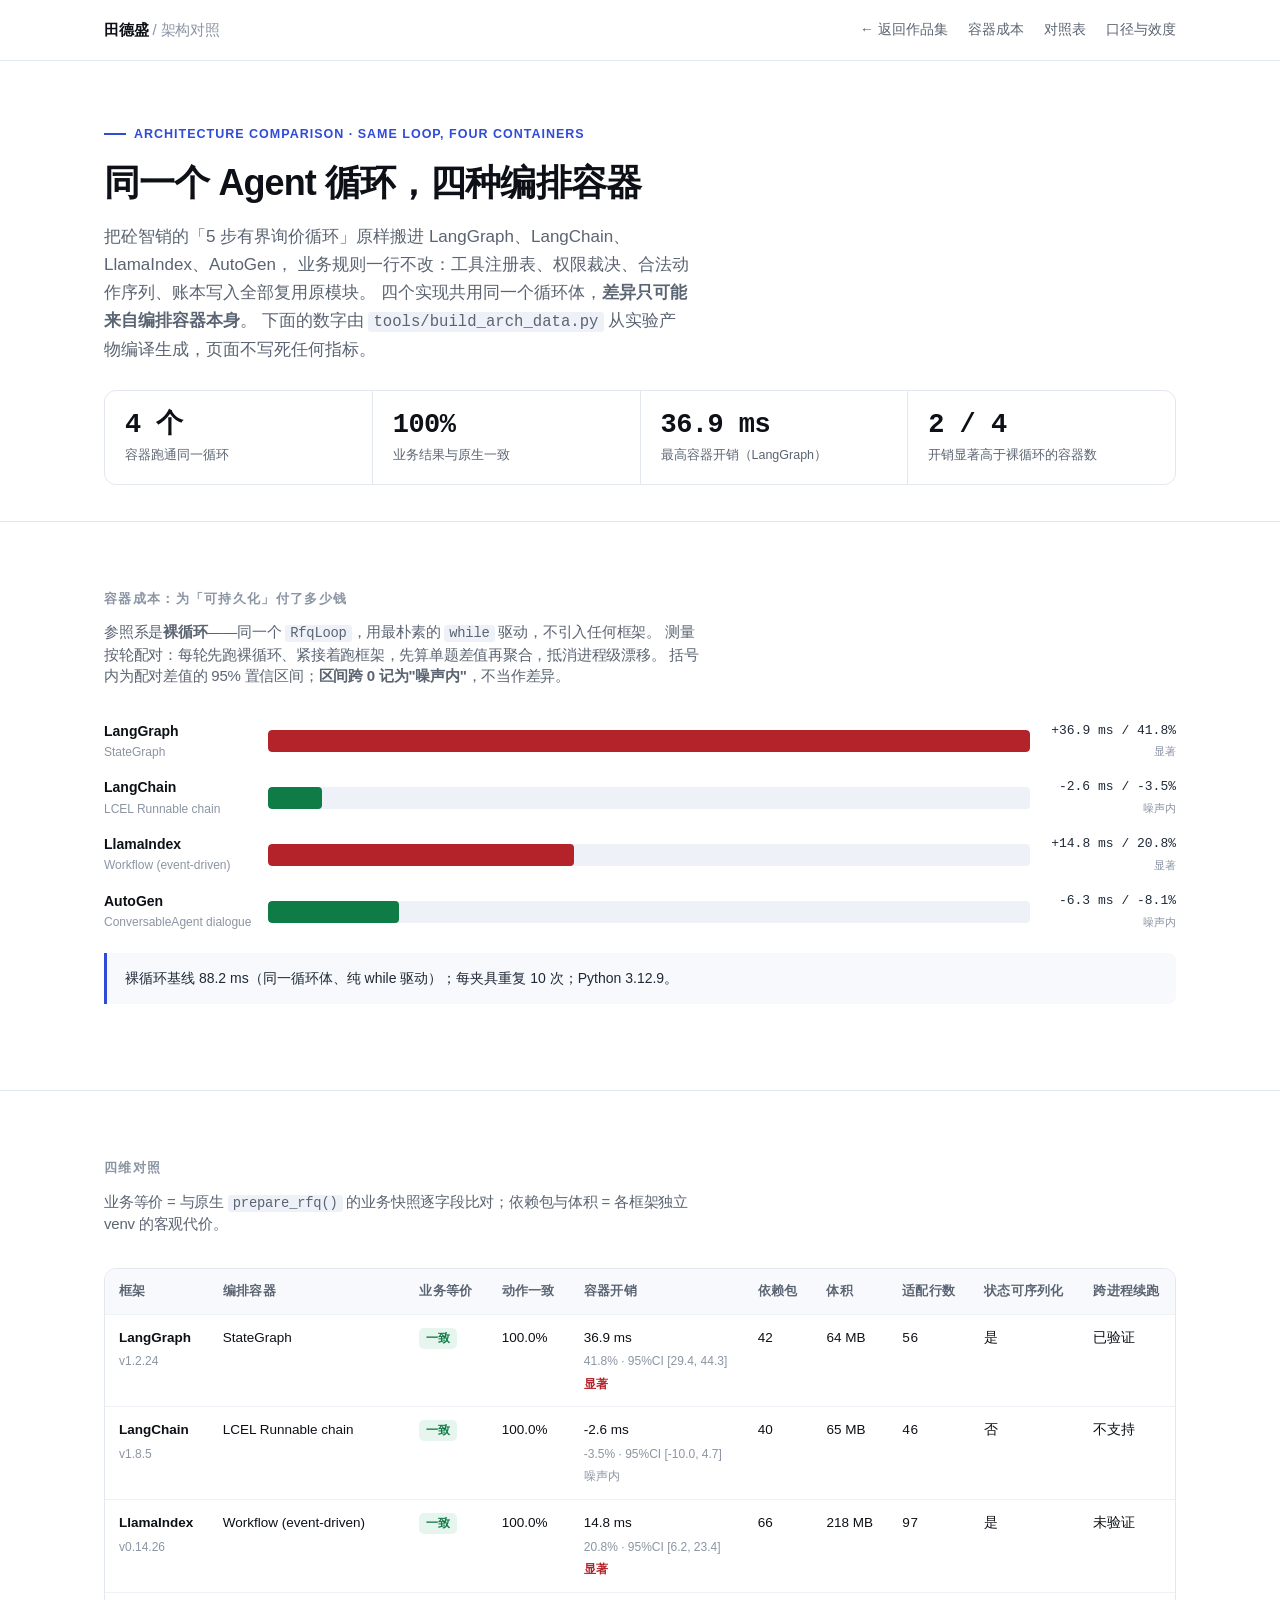
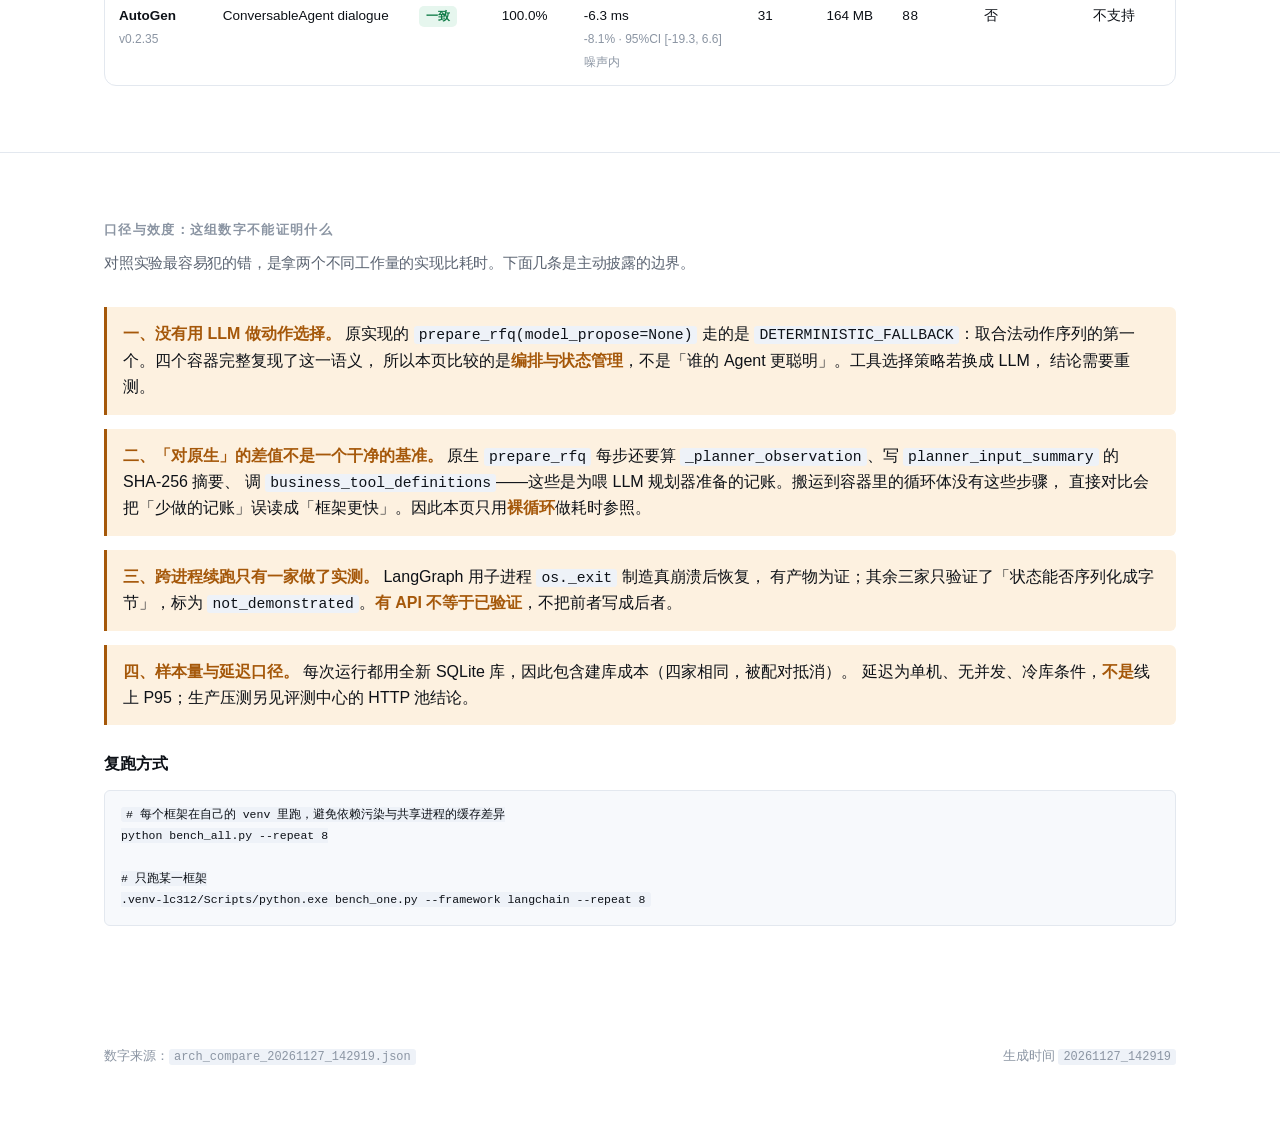
==== arch.html @ 5f9a6159 "chore: 初始化仓库（由本地打包脚本发布）" ====
<!DOCTYPE html>
<html lang="zh-CN">
<head>
<meta charset="UTF-8">
<meta name="viewport" content="width=device-width, initial-scale=1.0">
<title>架构对照 · 同一 Agent 循环的四种容器</title>
<link rel="stylesheet" href="assets/style.css">
<style>
  td small { display:block; color:var(--faint); font-size:12px; margin-top:3px; }
  .wide { min-width: 960px; }
  .bars { margin: 22px 0 0; display:grid; gap:14px; }
  .bar-row { display:grid; grid-template-columns: 150px 1fr 132px; gap:14px; align-items:center; }
  .bar-name { font-size:14px; font-weight:600; }
  .bar-name small { display:block; font-weight:400; color:var(--faint); font-size:12px; }
  .bar-track { position:relative; height:22px; background:var(--panel-2); border-radius:4px; overflow:hidden; }
  .bar-fill { position:absolute; inset:0 auto 0 0; border-radius:4px; }
  .bar-fill.hot { background:var(--stop); }
  .bar-fill.cool { background:var(--ok); }
  .bar-fill.flat { background:var(--faint); }
  .bar-val { font-family:var(--mono); font-size:13px; text-align:right; color:var(--ink-2); }
  .cap { display:flex; gap:8px; flex-wrap:wrap; margin-top:6px; }
  .cap span { font-size:11.5px; padding:2px 7px; border-radius:3px; background:var(--panel-2); color:var(--muted); }
  .cap span.yes { background:var(--ok-soft); color:var(--ok); }
  .cap span.no { background:var(--stop-soft); color:var(--stop); }
  .cap span.mid { background:var(--warn-soft); color:var(--warn); }
  .risk { border-left:3px solid var(--warn); background:var(--warn-soft); padding:14px 16px; border-radius:0 6px 6px 0; margin:14px 0; }
  .risk b { color:var(--warn); }
  code { font-family:var(--mono); font-size:.92em; background:var(--panel-2); padding:1px 5px; border-radius:3px; }
</style>
</head>
<body>

<nav>
  <div class="wrap">
    <div class="brand"><a href="index.html" style="color:inherit">田德盛</a> <span>/ 架构对照</span></div>
    <div class="links">
      <a href="index.html">← 返回作品集</a>
      <a href="#cost">容器成本</a>
      <a href="#table">对照表</a>
      <a href="#method">口径与效度</a>
    </div>
  </div>
</nav>

<header class="hero" style="padding:56px 0 36px">
  <div class="wrap">
    <div class="eyebrow">Architecture Comparison · Same Loop, Four Containers</div>
    <h1 style="font-size:clamp(26px,3.4vw,36px);max-width:30ch">同一个 Agent 循环，四种编排容器</h1>
    <p class="lede">
      把砼智销的「5 步有界询价循环」原样搬进 LangGraph、LangChain、LlamaIndex、AutoGen，
      业务规则一行不改：工具注册表、权限裁决、合法动作序列、账本写入全部复用原模块。
      四个实现共用同一个循环体，<b>差异只可能来自编排容器本身</b>。
      下面的数字由 <code>tools/build_arch_data.py</code> 从实验产物编译生成，页面不写死任何指标。
    </p>
    <div class="kpis" id="kpis"></div>
  </div>
</header>

<section id="cost">
  <div class="wrap">
    <div class="sec-head">
      <h2>容器成本：为「可持久化」付了多少钱</h2>
      <p class="sub">参照系是<b>裸循环</b>——同一个 <code>RfqLoop</code>，用最朴素的 <code>while</code> 驱动，不引入任何框架。
      测量按轮配对：每轮先跑裸循环、紧接着跑框架，先算单题差值再聚合，抵消进程级漂移。
      括号内为配对差值的 95% 置信区间；<b>区间跨 0 记为"噪声内"</b>，不当作差异。</p>
    </div>
    <div class="bars" id="bars"></div>
    <p class="note" id="costNote"></p>
  </div>
</section>

<section id="table">
  <div class="wrap">
    <div class="sec-head">
      <h2>四维对照</h2>
      <p class="sub">业务等价 = 与原生 <code>prepare_rfq()</code> 的业务快照逐字段比对；依赖包与体积 = 各框架独立 venv 的客观代价。</p>
    </div>
    <div class="tablewrap">
      <table class="wide">
        <thead>
          <tr>
            <th>框架</th><th>编排容器</th><th>业务等价</th><th>动作一致</th>
            <th>容器开销</th><th>依赖包</th><th>体积</th><th>适配行数</th>
            <th>状态可序列化</th><th>跨进程续跑</th>
          </tr>
        </thead>
        <tbody id="tbody"></tbody>
      </table>
    </div>
  </div>
</section>

<section id="method">
  <div class="wrap">
    <div class="sec-head">
      <h2>口径与效度：这组数字不能证明什么</h2>
      <p class="sub">对照实验最容易犯的错，是拿两个不同工作量的实现比耗时。下面几条是主动披露的边界。</p>
    </div>

    <div class="risk">
      <b>一、没有用 LLM 做动作选择。</b> 原实现的 <code>prepare_rfq(model_propose=None)</code> 走的是
      <code>DETERMINISTIC_FALLBACK</code>：取合法动作序列的第一个。四个容器完整复现了这一语义，
      所以本页比较的是<b>编排与状态管理</b>，不是「谁的 Agent 更聪明」。工具选择策略若换成 LLM，
      结论需要重测。
    </div>
    <div class="risk">
      <b>二、「对原生」的差值不是一个干净的基准。</b> 原生 <code>prepare_rfq</code> 每步还要算
      <code>_planner_observation</code>、写 <code>planner_input_summary</code> 的 SHA-256 摘要、
      调 <code>business_tool_definitions</code>——这些是为喂 LLM 规划器准备的记账。搬运到容器里的循环体没有这些步骤，
      直接对比会把「少做的记账」误读成「框架更快」。因此本页只用<b>裸循环</b>做耗时参照。
    </div>
    <div class="risk">
      <b>三、跨进程续跑只有一家做了实测。</b> LangGraph 用子进程 <code>os._exit</code> 制造真崩溃后恢复，
      有产物为证；其余三家只验证了「状态能否序列化成字节」，标为
      <code>not_demonstrated</code>。<b>有 API 不等于已验证</b>，不把前者写成后者。
    </div>
    <div class="risk">
      <b>四、样本量与延迟口径。</b> 每次运行都用全新 SQLite 库，因此包含建库成本（四家相同，被配对抵消）。
      延迟为单机、无并发、冷库条件，<b>不是</b>线上 P95；生产压测另见评测中心的 HTTP 池结论。
    </div>

    <h3 style="margin:26px 0 10px;font-size:16px">复跑方式</h3>
    <pre style="background:var(--panel);border:1px solid var(--line);border-radius:6px;padding:14px 16px;overflow:auto;font-family:var(--mono);font-size:12.5px;line-height:1.7"><code># 每个框架在自己的 venv 里跑，避免依赖污染与共享进程的缓存差异
python bench_all.py --repeat 8

# 只跑某一框架
.venv-lc312/Scripts/python.exe bench_one.py --framework langchain --repeat 8</code></pre>
  </div>
</section>

<footer>
  <div class="wrap">
    <span>数字来源：<code id="srcName">—</code></span>
    <span>生成时间 <code id="genTime">—</code></span>
  </div>
</footer>

<script src="data/arch.js"></script>
<script>
(function () {
  var D = window.ARCH || { ok: false };
  var fmt = function (v, d) {
    if (v === null || v === undefined) return '未测';
    return Number(v).toFixed(d === undefined ? 2 : d);
  };

  if (!D.ok) {
    document.getElementById('kpis').innerHTML =
      '<div class="kpi"><div class="v">未运行</div><div class="k">尚未生成架构对照数据</div></div>';
    return;
  }

  var items = (D.items || []).filter(function (x) { return x.available; });
  var srcEl = document.getElementById('srcName');
  if (srcEl) srcEl.textContent = D.source || '—';
  var gtEl = document.getElementById('genTime');
  if (gtEl) gtEl.textContent = D.stamp || '—';

  var worst = items.slice().sort(function (a, b) {
    return (b.paired_overhead_ms || 0) - (a.paired_overhead_ms || 0);
  })[0];
  var sig = items.filter(function (x) {
    return x.paired_ci95 && (x.paired_ci95[0] > 0 || x.paired_ci95[1] < 0);
  });
  var allSame = items.length > 0 && items.every(function (x) { return x.business_same; });

  document.getElementById('kpis').innerHTML = [
    [items.length + ' 个', '容器跑通同一循环'],
    [allSame ? '100%' : '有差异', '业务结果与原生一致'],
    [fmt(worst && worst.paired_overhead_ms, 1) + ' ms',
     '最高容器开销（' + (worst ? worst.label : '—') + '）'],
    [sig.length + ' / ' + items.length,
     '开销显著高于裸循环的容器数']
  ].map(function (k) {
    return '<div class="kpi"><div class="v">' + k[0] + '</div><div class="k">' + k[1] + '</div></div>';
  }).join('');

  var maxAbs = Math.max.apply(null, items.map(function (x) {
    return Math.abs(x.paired_overhead_ms || 0);
  }).concat([1]));

  document.getElementById('bars').innerHTML = items.map(function (x) {
    var ms = x.paired_overhead_ms || 0;
    var w = Math.max(1.5, Math.abs(ms) / maxAbs * 100);
    var cls = ms > 10 ? 'hot' : (ms > 1 ? 'flat' : 'cool');
    var pct = (x.container_overhead_pct === null || x.container_overhead_pct === undefined)
      ? '—' : fmt(x.container_overhead_pct, 1) + '%';
    return '<div class="bar-row">' +
      '<div class="bar-name">' + x.label +
      '<small>' + (x.container || '') + '</small></div>' +
      '<div class="bar-track"><div class="bar-fill ' + cls + '" style="width:' + w + '%"></div></div>' +
      '<div class="bar-val">' + (ms >= 0 ? '+' : '') + fmt(ms, 1) + ' ms / ' + pct +
      '<br><span style="font-size:11px;color:var(--faint)">' +
      (x.paired_ci95 && (x.paired_ci95[0] > 0 || x.paired_ci95[1] < 0) ? '显著' : '噪声内') +
      '</span></div>' +
      '</div>';
  }).join('');

  var note = document.getElementById('costNote');
  if (note) {
    note.textContent = '裸循环基线 ' + fmt(D.bare_mean_ms, 1) + ' ms（同一循环体、纯 while 驱动）；'
      + '每夹具重复 ' + (D.repeat || '—') + ' 次；Python ' + (D.python || '—') + '。';
  }

  var capBadge = function (v) {
    if (v === true) return '<span class="yes">是</span>';
    if (v === false) return '<span class="no">否</span>';
    return '<span class="mid">' + (v || '—') + '</span>';
  };

  document.getElementById('tbody').innerHTML = items.map(function (x) {
    var resumeCls = x.resume === 'verified' ? 'yes' : (x.resume === 'unsupported' ? 'no' : 'mid');
    var resumeTxt = x.resume === 'verified' ? '已验证'
      : (x.resume === 'unsupported' ? '不支持' : '未验证');
    var sameBadge = x.business_same
      ? '<span class="pill" style="background:var(--ok-soft);color:var(--ok)">一致</span>'
      : '<span class="pill" style="background:var(--stop-soft);color:var(--stop)">不一致</span>';
    return '<tr>' +
      '<td><b>' + x.label + '</b><small>v' + (x.version || '—') + '</small></td>' +
      '<td>' + (x.container || '—') + '</td>' +
      '<td>' + sameBadge + '</td>' +
      '<td>' + fmt((x.action_match || 0) * 100, 1) + '%</td>' +
      '<td>' + fmt(x.paired_overhead_ms, 1) + ' ms' +
        '<small>' + fmt(x.container_overhead_pct, 1) + '%' +
        (x.paired_ci95 ? ' · 95%CI [' + fmt(x.paired_ci95[0], 1) + ', ' + fmt(x.paired_ci95[1], 1) + ']' : '') +
        '</small>' +
        '<small>' + (x.paired_ci95 && (x.paired_ci95[0] > 0 || x.paired_ci95[1] < 0) ? '<b style="color:var(--stop)">显著</b>' : '噪声内') + '</small></td>' +
      '<td>' + (x.packages === null || x.packages === undefined ? '—' : x.packages) + '</td>' +
      '<td>' + (x.size_mb === null || x.size_mb === undefined ? '—' : x.size_mb + ' MB') + '</td>' +
      '<td><span class="num">' + (x.loc === null || x.loc === undefined ? '—' : x.loc) + '</span></td>' +
      '<td>' + capBadge(x.state_serializable) + '</td>' +
      '<td><span class="' + resumeCls + '">' + resumeTxt + '</span></td>' +
      '</tr>';
  }).join('');
})();
</script>
</body>
</html>
---- assets/style.css ----
/* 作品站样式 —— 单一文件，无外部依赖，确保 GitHub Pages 与本地 file:// 一致 */
:root {
  --ink: #0d1117;
  --ink-2: #1f2937;
  --muted: #5b6472;
  --faint: #8b95a3;
  --line: #e3e8ef;
  --line-2: #eef1f6;
  --bg: #ffffff;
  --panel: #f7f9fc;
  --panel-2: #eef2f8;
  --accent: #2f4bd8;
  --accent-soft: #eaeefe;
  --ok: #0f7b46;
  --ok-soft: #e6f6ee;
  --warn: #a5580a;
  --warn-soft: #fdf1e0;
  --stop: #b4232a;
  --stop-soft: #fdecec;
  --mono: ui-monospace, "SF Mono", "Cascadia Mono", Consolas, "Liberation Mono", monospace;
  --sans: -apple-system, BlinkMacSystemFont, "Segoe UI", "Microsoft YaHei", "PingFang SC", "Hiragino Sans GB", sans-serif;
  --max: 1120px;
}

* { box-sizing: border-box; }
html { scroll-behavior: smooth; }
body {
  margin: 0;
  background: var(--bg);
  color: var(--ink);
  font-family: var(--sans);
  font-size: 16px;
  line-height: 1.65;
  -webkit-font-smoothing: antialiased;
}
a { color: var(--accent); text-decoration: none; }
a:hover { text-decoration: underline; text-underline-offset: 3px; }
code, .num { font-family: var(--mono); font-variant-numeric: tabular-nums; }

.wrap { max-width: var(--max); margin: 0 auto; padding: 0 24px; }

/* ---------- nav ---------- */
nav {
  position: sticky; top: 0; z-index: 50;
  background: rgba(255,255,255,.88);
  backdrop-filter: saturate(180%) blur(12px);
  border-bottom: 1px solid var(--line);
}
nav .wrap { display: flex; align-items: center; gap: 22px; height: 60px; }
nav .brand { font-weight: 700; letter-spacing: -.01em; font-size: 15px; color: var(--ink); }
nav .brand span { color: var(--faint); font-weight: 500; }
nav .links { margin-left: auto; display: flex; gap: 20px; font-size: 14px; }
nav .links a { color: var(--muted); }
nav .links a:hover { color: var(--ink); text-decoration: none; }
@media (max-width: 720px) { nav .links { display: none; } }

/* ---------- hero ---------- */
header.hero { padding: 84px 0 56px; border-bottom: 1px solid var(--line); }
.eyebrow {
  display: inline-flex; align-items: center; gap: 8px;
  font-size: 12.5px; letter-spacing: .08em; text-transform: uppercase;
  color: var(--accent); font-weight: 600; margin-bottom: 18px;
}
.eyebrow::before { content: ""; width: 22px; height: 2px; background: var(--accent); }
h1 {
  font-size: clamp(30px, 4.4vw, 46px); line-height: 1.18;
  letter-spacing: -.025em; font-weight: 700; margin: 0 0 18px; max-width: 20ch;
}
h1 em { font-style: normal; color: var(--accent); white-space: nowrap; }
.lede { font-size: 17px; color: var(--muted); max-width: 62ch; margin: 0 0 26px; }
.lede strong { color: var(--ink-2); font-weight: 600; }
.hero-meta { display: flex; flex-wrap: wrap; gap: 10px; margin-bottom: 30px; }
.chip {
  display: inline-flex; align-items: center; gap: 7px;
  border: 1px solid var(--line); border-radius: 999px;
  padding: 5px 13px; font-size: 13px; color: var(--ink-2); background: #fff;
}
.chip b { font-family: var(--mono); font-weight: 600; }
.dot { width: 7px; height: 7px; border-radius: 50%; background: var(--ok); display: inline-block; }
.dot.warn { background: var(--warn); }

/* ---------- kpi ---------- */
.kpis {
  display: grid; grid-template-columns: repeat(auto-fit, minmax(150px, 1fr));
  gap: 1px; background: var(--line); border: 1px solid var(--line);
  border-radius: 12px; overflow: hidden; margin-top: 8px;
}
.kpi { background: #fff; padding: 18px 20px; }
.kpi .v { font-family: var(--mono); font-size: 27px; font-weight: 600; letter-spacing: -.02em; line-height: 1.2; }
.kpi .v small { font-size: 13px; color: var(--muted); font-weight: 500; margin-left: 3px; }
.kpi .k { font-size: 12.5px; color: var(--muted); margin-top: 4px; }

/* ---------- sections ---------- */
section { padding: 66px 0; border-bottom: 1px solid var(--line); }
section:last-of-type { border-bottom: 0; }
.sec-head { margin-bottom: 34px; }
.sec-head h2 {
  font-size: 13px; letter-spacing: .1em; text-transform: uppercase;
  color: var(--faint); font-weight: 600; margin: 0 0 10px;
}
.sec-head p { font-size: 24px; line-height: 1.4; letter-spacing: -.015em; margin: 0; max-width: 40ch; font-weight: 600; }
.sec-head .sub { font-size: 15px; color: var(--muted); font-weight: 400; margin-top: 12px; max-width: 72ch; }

/* ---------- product cards ---------- */
.cards { display: grid; grid-template-columns: repeat(auto-fit, minmax(300px, 1fr)); gap: 20px; }
.card {
  border: 1px solid var(--line); border-radius: 14px; padding: 24px;
  background: #fff; display: flex; flex-direction: column;
  transition: border-color .18s ease, transform .18s ease, box-shadow .18s ease;
}
.card:hover { border-color: #c9d2e3; transform: translateY(-2px); box-shadow: 0 10px 30px -18px rgba(16,24,40,.25); }
.card .tagrow { display: flex; align-items: center; gap: 8px; margin-bottom: 12px; }
.tag {
  font-size: 11.5px; letter-spacing: .03em; padding: 2px 8px; border-radius: 5px;
  background: var(--accent-soft); color: var(--accent); font-weight: 600;
}
.tag.gray { background: var(--panel-2); color: var(--muted); }
.card h3 { font-size: 19px; margin: 0 0 8px; letter-spacing: -.015em; }
.card h3 a { color: inherit; }
.card p.desc { font-size: 14.5px; color: var(--muted); margin: 0 0 18px; }
.card .metrics { margin-top: auto; border-top: 1px dashed var(--line); padding-top: 14px; display: grid; gap: 7px; }
.mrow { display: flex; justify-content: space-between; align-items: baseline; gap: 12px; font-size: 13.5px; }
.mrow span { color: var(--muted); }
.mrow .msub { display: block; font-style: normal; font-size: 11.5px; color: var(--faint); margin-top: 1px; }
.mrow b { font-family: var(--mono); font-weight: 600; white-space: nowrap; }
.card .go { margin-top: 16px; font-size: 13.5px; font-weight: 600; }

/* ---------- table ---------- */
.tablewrap { border: 1px solid var(--line); border-radius: 12px; overflow: hidden; overflow-x: auto; }
table { width: 100%; border-collapse: collapse; font-size: 13.5px; min-width: 720px; }
th, td { text-align: left; padding: 12px 14px; border-bottom: 1px solid var(--line-2); vertical-align: top; }
thead th { background: var(--panel); color: var(--muted); font-weight: 600; font-size: 12.5px; letter-spacing: .02em; }
tbody tr:last-child td { border-bottom: 0; }
td.n, th.n { text-align: right; font-family: var(--mono); font-variant-numeric: tabular-nums; }
tbody tr:hover { background: #fcfdff; }
.pill { display: inline-block; font-size: 11.5px; padding: 1px 7px; border-radius: 5px; font-weight: 600; }
.pill.ok { background: var(--ok-soft); color: var(--ok); }
.pill.part { background: var(--warn-soft); color: var(--warn); }
.pill.na { background: var(--panel-2); color: var(--faint); }
.muted { color: var(--faint); font-size: 12.5px; }

/* ---------- boundary / note ---------- */
.note {
  border-left: 3px solid var(--accent); background: var(--panel);
  padding: 14px 18px; border-radius: 0 8px 8px 0; font-size: 14px; color: var(--ink-2);
  margin: 20px 0;
}
.note.warn { border-left-color: var(--warn); background: var(--warn-soft); }
.note b { font-weight: 600; }
.note code { background: #fff; padding: 1px 5px; border-radius: 4px; border: 1px solid var(--line); font-size: 12.5px; }

/* ---------- arch diagram ---------- */
.arch { border: 1px solid var(--line); border-radius: 14px; padding: 22px; background: var(--panel); overflow-x: auto; }
.arch svg { display: block; min-width: 640px; }

/* ---------- two-col ---------- */
.cols { display: grid; grid-template-columns: 1.15fr .85fr; gap: 34px; }
@media (max-width: 880px) { .cols { grid-template-columns: 1fr; } }

ul.tight { margin: 0; padding-left: 18px; color: var(--muted); font-size: 14.5px; }
ul.tight li { margin-bottom: 9px; }
ul.tight b { color: var(--ink-2); font-weight: 600; }

/* ---------- footer ---------- */
footer { padding: 40px 0 60px; color: var(--faint); font-size: 13px; }
footer .wrap { display: flex; flex-wrap: wrap; gap: 16px; justify-content: space-between; }

/* ---------- print ---------- */
@media print {
  nav, footer { display: none; }
  section { padding: 24px 0; page-break-inside: avoid; }
  .card:hover { transform: none; box-shadow: none; }
}
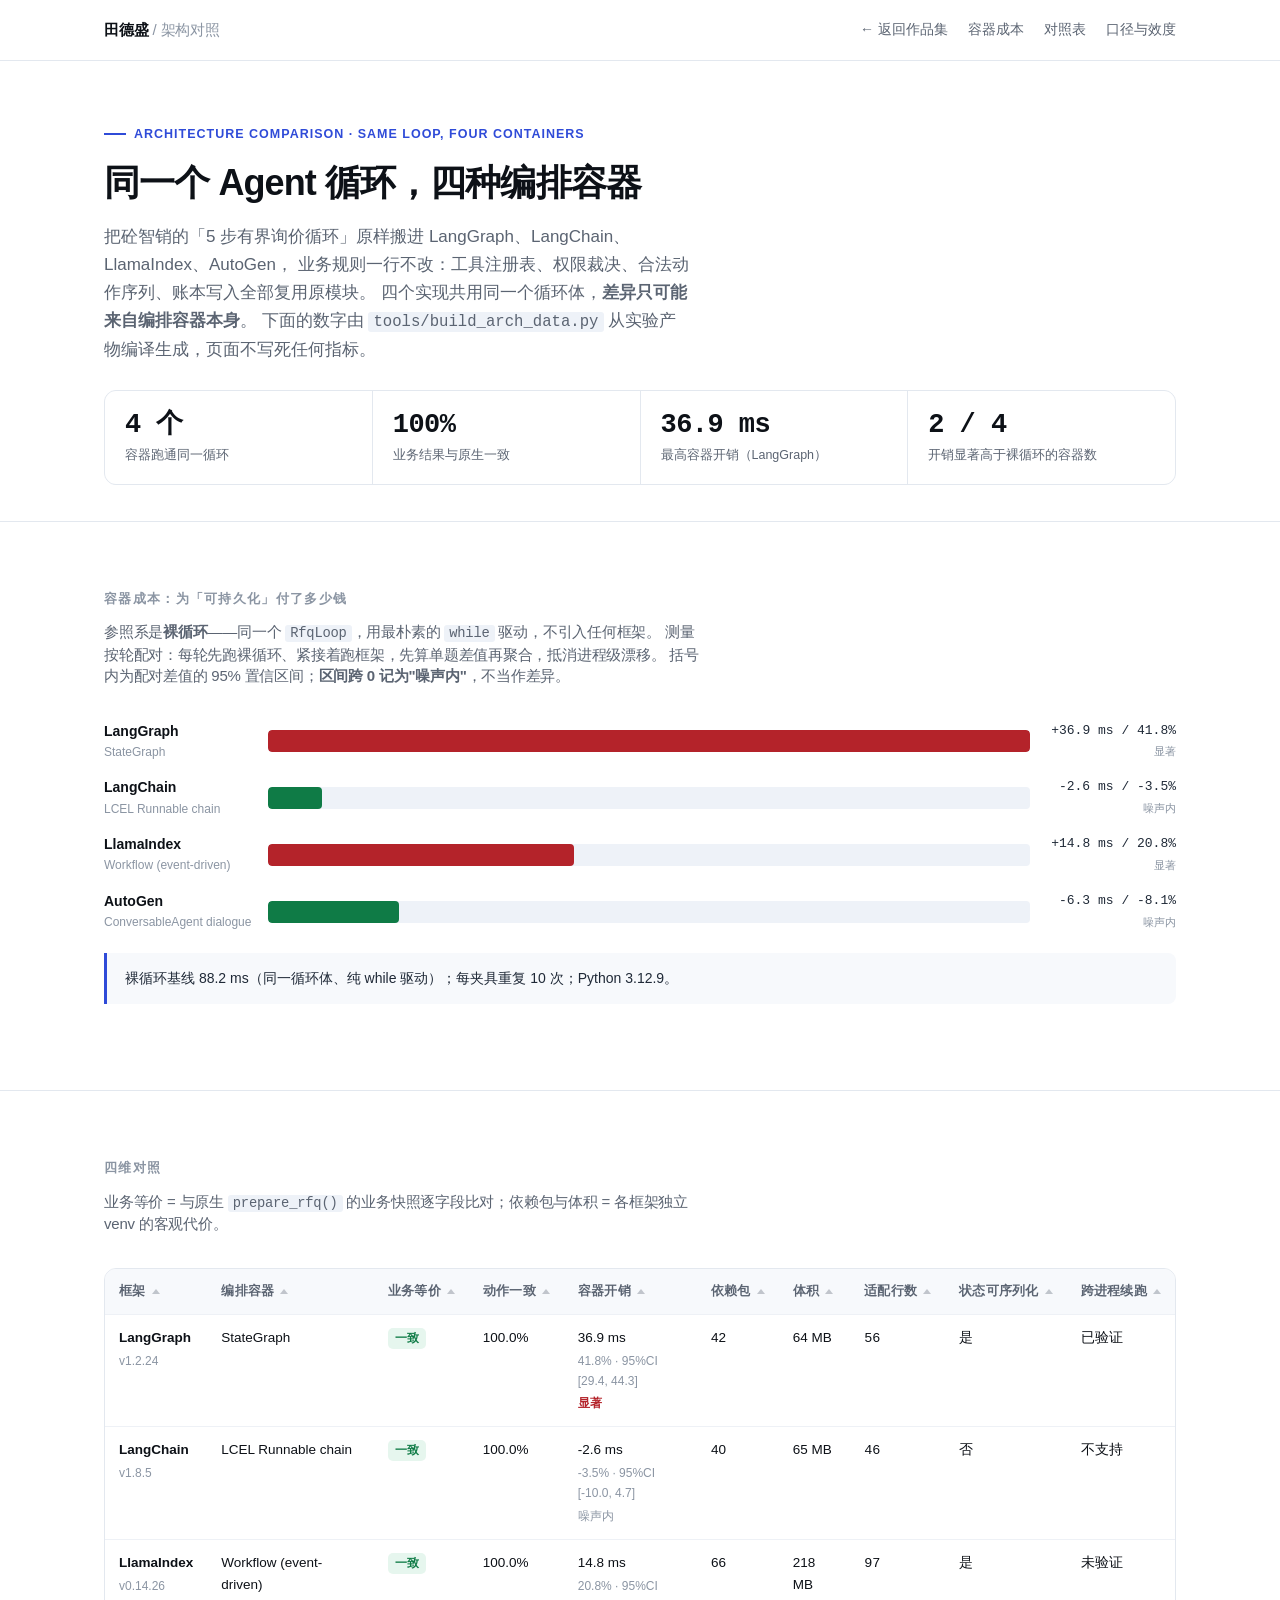
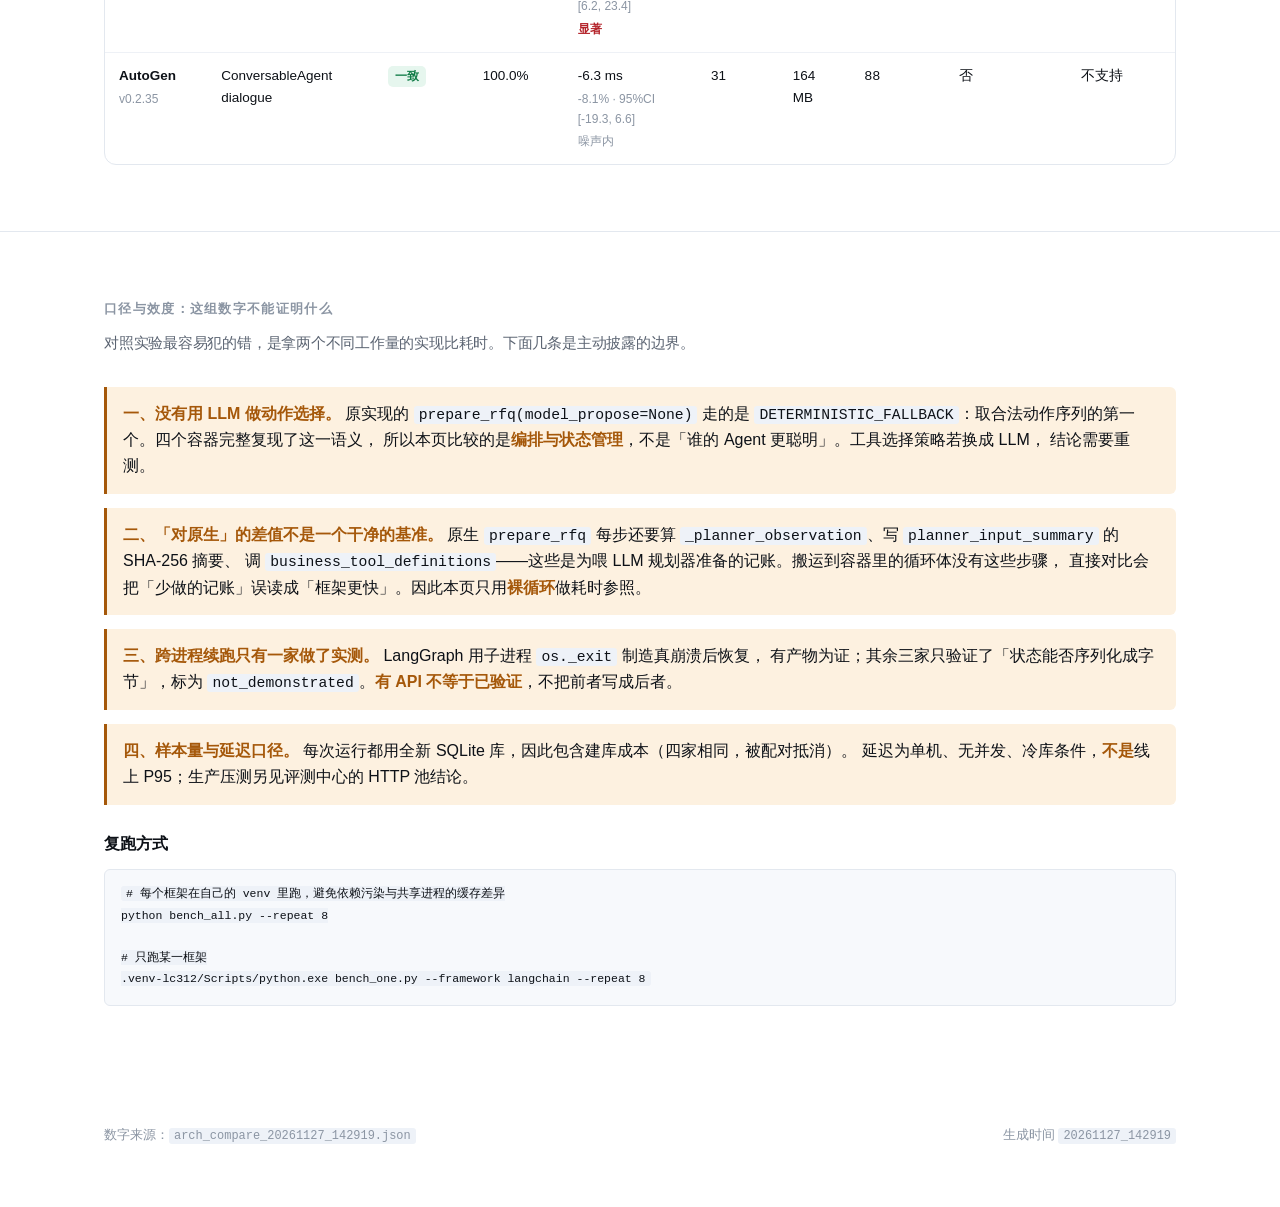
==== commit 84e1d47f: "chore: 初始化仓库（由本地打包脚本发布）" ====
--- a/arch.html
+++ b/arch.html
@@ -1,238 +1,302 @@
-<!DOCTYPE html>
-<html lang="zh-CN">
-<head>
-<meta charset="UTF-8">
-<meta name="viewport" content="width=device-width, initial-scale=1.0">
-<title>架构对照 · 同一 Agent 循环的四种容器</title>
-<link rel="stylesheet" href="assets/style.css">
-<style>
-  td small { display:block; color:var(--faint); font-size:12px; margin-top:3px; }
-  .wide { min-width: 960px; }
-  .bars { margin: 22px 0 0; display:grid; gap:14px; }
-  .bar-row { display:grid; grid-template-columns: 150px 1fr 132px; gap:14px; align-items:center; }
-  .bar-name { font-size:14px; font-weight:600; }
-  .bar-name small { display:block; font-weight:400; color:var(--faint); font-size:12px; }
-  .bar-track { position:relative; height:22px; background:var(--panel-2); border-radius:4px; overflow:hidden; }
-  .bar-fill { position:absolute; inset:0 auto 0 0; border-radius:4px; }
-  .bar-fill.hot { background:var(--stop); }
-  .bar-fill.cool { background:var(--ok); }
-  .bar-fill.flat { background:var(--faint); }
-  .bar-val { font-family:var(--mono); font-size:13px; text-align:right; color:var(--ink-2); }
-  .cap { display:flex; gap:8px; flex-wrap:wrap; margin-top:6px; }
-  .cap span { font-size:11.5px; padding:2px 7px; border-radius:3px; background:var(--panel-2); color:var(--muted); }
-  .cap span.yes { background:var(--ok-soft); color:var(--ok); }
-  .cap span.no { background:var(--stop-soft); color:var(--stop); }
-  .cap span.mid { background:var(--warn-soft); color:var(--warn); }
-  .risk { border-left:3px solid var(--warn); background:var(--warn-soft); padding:14px 16px; border-radius:0 6px 6px 0; margin:14px 0; }
-  .risk b { color:var(--warn); }
-  code { font-family:var(--mono); font-size:.92em; background:var(--panel-2); padding:1px 5px; border-radius:3px; }
-</style>
-</head>
-<body>
-
-<nav>
-  <div class="wrap">
-    <div class="brand"><a href="index.html" style="color:inherit">田德盛</a> <span>/ 架构对照</span></div>
-    <div class="links">
-      <a href="index.html">← 返回作品集</a>
-      <a href="#cost">容器成本</a>
-      <a href="#table">对照表</a>
-      <a href="#method">口径与效度</a>
-    </div>
-  </div>
-</nav>
-
-<header class="hero" style="padding:56px 0 36px">
-  <div class="wrap">
-    <div class="eyebrow">Architecture Comparison · Same Loop, Four Containers</div>
-    <h1 style="font-size:clamp(26px,3.4vw,36px);max-width:30ch">同一个 Agent 循环，四种编排容器</h1>
-    <p class="lede">
-      把砼智销的「5 步有界询价循环」原样搬进 LangGraph、LangChain、LlamaIndex、AutoGen，
-      业务规则一行不改：工具注册表、权限裁决、合法动作序列、账本写入全部复用原模块。
-      四个实现共用同一个循环体，<b>差异只可能来自编排容器本身</b>。
-      下面的数字由 <code>tools/build_arch_data.py</code> 从实验产物编译生成，页面不写死任何指标。
-    </p>
-    <div class="kpis" id="kpis"></div>
-  </div>
-</header>
-
-<section id="cost">
-  <div class="wrap">
-    <div class="sec-head">
-      <h2>容器成本：为「可持久化」付了多少钱</h2>
-      <p class="sub">参照系是<b>裸循环</b>——同一个 <code>RfqLoop</code>，用最朴素的 <code>while</code> 驱动，不引入任何框架。
-      测量按轮配对：每轮先跑裸循环、紧接着跑框架，先算单题差值再聚合，抵消进程级漂移。
-      括号内为配对差值的 95% 置信区间；<b>区间跨 0 记为"噪声内"</b>，不当作差异。</p>
-    </div>
-    <div class="bars" id="bars"></div>
-    <p class="note" id="costNote"></p>
-  </div>
-</section>
-
-<section id="table">
-  <div class="wrap">
-    <div class="sec-head">
-      <h2>四维对照</h2>
-      <p class="sub">业务等价 = 与原生 <code>prepare_rfq()</code> 的业务快照逐字段比对；依赖包与体积 = 各框架独立 venv 的客观代价。</p>
-    </div>
-    <div class="tablewrap">
-      <table class="wide">
-        <thead>
-          <tr>
-            <th>框架</th><th>编排容器</th><th>业务等价</th><th>动作一致</th>
-            <th>容器开销</th><th>依赖包</th><th>体积</th><th>适配行数</th>
-            <th>状态可序列化</th><th>跨进程续跑</th>
-          </tr>
-        </thead>
-        <tbody id="tbody"></tbody>
-      </table>
-    </div>
-  </div>
-</section>
-
-<section id="method">
-  <div class="wrap">
-    <div class="sec-head">
-      <h2>口径与效度：这组数字不能证明什么</h2>
-      <p class="sub">对照实验最容易犯的错，是拿两个不同工作量的实现比耗时。下面几条是主动披露的边界。</p>
-    </div>
-
-    <div class="risk">
-      <b>一、没有用 LLM 做动作选择。</b> 原实现的 <code>prepare_rfq(model_propose=None)</code> 走的是
-      <code>DETERMINISTIC_FALLBACK</code>：取合法动作序列的第一个。四个容器完整复现了这一语义，
-      所以本页比较的是<b>编排与状态管理</b>，不是「谁的 Agent 更聪明」。工具选择策略若换成 LLM，
-      结论需要重测。
-    </div>
-    <div class="risk">
-      <b>二、「对原生」的差值不是一个干净的基准。</b> 原生 <code>prepare_rfq</code> 每步还要算
-      <code>_planner_observation</code>、写 <code>planner_input_summary</code> 的 SHA-256 摘要、
-      调 <code>business_tool_definitions</code>——这些是为喂 LLM 规划器准备的记账。搬运到容器里的循环体没有这些步骤，
-      直接对比会把「少做的记账」误读成「框架更快」。因此本页只用<b>裸循环</b>做耗时参照。
-    </div>
-    <div class="risk">
-      <b>三、跨进程续跑只有一家做了实测。</b> LangGraph 用子进程 <code>os._exit</code> 制造真崩溃后恢复，
-      有产物为证；其余三家只验证了「状态能否序列化成字节」，标为
-      <code>not_demonstrated</code>。<b>有 API 不等于已验证</b>，不把前者写成后者。
-    </div>
-    <div class="risk">
-      <b>四、样本量与延迟口径。</b> 每次运行都用全新 SQLite 库，因此包含建库成本（四家相同，被配对抵消）。
-      延迟为单机、无并发、冷库条件，<b>不是</b>线上 P95；生产压测另见评测中心的 HTTP 池结论。
-    </div>
-
-    <h3 style="margin:26px 0 10px;font-size:16px">复跑方式</h3>
-    <pre style="background:var(--panel);border:1px solid var(--line);border-radius:6px;padding:14px 16px;overflow:auto;font-family:var(--mono);font-size:12.5px;line-height:1.7"><code># 每个框架在自己的 venv 里跑，避免依赖污染与共享进程的缓存差异
-python bench_all.py --repeat 8
-
-# 只跑某一框架
-.venv-lc312/Scripts/python.exe bench_one.py --framework langchain --repeat 8</code></pre>
-  </div>
-</section>
-
-<footer>
-  <div class="wrap">
-    <span>数字来源：<code id="srcName">—</code></span>
-    <span>生成时间 <code id="genTime">—</code></span>
-  </div>
-</footer>
-
-<script src="data/arch.js"></script>
-<script>
-(function () {
-  var D = window.ARCH || { ok: false };
-  var fmt = function (v, d) {
-    if (v === null || v === undefined) return '未测';
-    return Number(v).toFixed(d === undefined ? 2 : d);
-  };
-
-  if (!D.ok) {
-    document.getElementById('kpis').innerHTML =
-      '<div class="kpi"><div class="v">未运行</div><div class="k">尚未生成架构对照数据</div></div>';
-    return;
-  }
-
-  var items = (D.items || []).filter(function (x) { return x.available; });
-  var srcEl = document.getElementById('srcName');
-  if (srcEl) srcEl.textContent = D.source || '—';
-  var gtEl = document.getElementById('genTime');
-  if (gtEl) gtEl.textContent = D.stamp || '—';
-
-  var worst = items.slice().sort(function (a, b) {
-    return (b.paired_overhead_ms || 0) - (a.paired_overhead_ms || 0);
-  })[0];
-  var sig = items.filter(function (x) {
-    return x.paired_ci95 && (x.paired_ci95[0] > 0 || x.paired_ci95[1] < 0);
-  });
-  var allSame = items.length > 0 && items.every(function (x) { return x.business_same; });
-
-  document.getElementById('kpis').innerHTML = [
-    [items.length + ' 个', '容器跑通同一循环'],
-    [allSame ? '100%' : '有差异', '业务结果与原生一致'],
-    [fmt(worst && worst.paired_overhead_ms, 1) + ' ms',
-     '最高容器开销（' + (worst ? worst.label : '—') + '）'],
-    [sig.length + ' / ' + items.length,
-     '开销显著高于裸循环的容器数']
-  ].map(function (k) {
-    return '<div class="kpi"><div class="v">' + k[0] + '</div><div class="k">' + k[1] + '</div></div>';
-  }).join('');
-
-  var maxAbs = Math.max.apply(null, items.map(function (x) {
-    return Math.abs(x.paired_overhead_ms || 0);
-  }).concat([1]));
-
-  document.getElementById('bars').innerHTML = items.map(function (x) {
-    var ms = x.paired_overhead_ms || 0;
-    var w = Math.max(1.5, Math.abs(ms) / maxAbs * 100);
-    var cls = ms > 10 ? 'hot' : (ms > 1 ? 'flat' : 'cool');
-    var pct = (x.container_overhead_pct === null || x.container_overhead_pct === undefined)
-      ? '—' : fmt(x.container_overhead_pct, 1) + '%';
-    return '<div class="bar-row">' +
-      '<div class="bar-name">' + x.label +
-      '<small>' + (x.container || '') + '</small></div>' +
-      '<div class="bar-track"><div class="bar-fill ' + cls + '" style="width:' + w + '%"></div></div>' +
-      '<div class="bar-val">' + (ms >= 0 ? '+' : '') + fmt(ms, 1) + ' ms / ' + pct +
-      '<br><span style="font-size:11px;color:var(--faint)">' +
-      (x.paired_ci95 && (x.paired_ci95[0] > 0 || x.paired_ci95[1] < 0) ? '显著' : '噪声内') +
-      '</span></div>' +
-      '</div>';
-  }).join('');
-
-  var note = document.getElementById('costNote');
-  if (note) {
-    note.textContent = '裸循环基线 ' + fmt(D.bare_mean_ms, 1) + ' ms（同一循环体、纯 while 驱动）；'
-      + '每夹具重复 ' + (D.repeat || '—') + ' 次；Python ' + (D.python || '—') + '。';
-  }
-
-  var capBadge = function (v) {
-    if (v === true) return '<span class="yes">是</span>';
-    if (v === false) return '<span class="no">否</span>';
-    return '<span class="mid">' + (v || '—') + '</span>';
-  };
-
-  document.getElementById('tbody').innerHTML = items.map(function (x) {
-    var resumeCls = x.resume === 'verified' ? 'yes' : (x.resume === 'unsupported' ? 'no' : 'mid');
-    var resumeTxt = x.resume === 'verified' ? '已验证'
-      : (x.resume === 'unsupported' ? '不支持' : '未验证');
-    var sameBadge = x.business_same
-      ? '<span class="pill" style="background:var(--ok-soft);color:var(--ok)">一致</span>'
-      : '<span class="pill" style="background:var(--stop-soft);color:var(--stop)">不一致</span>';
-    return '<tr>' +
-      '<td><b>' + x.label + '</b><small>v' + (x.version || '—') + '</small></td>' +
-      '<td>' + (x.container || '—') + '</td>' +
-      '<td>' + sameBadge + '</td>' +
-      '<td>' + fmt((x.action_match || 0) * 100, 1) + '%</td>' +
-      '<td>' + fmt(x.paired_overhead_ms, 1) + ' ms' +
-        '<small>' + fmt(x.container_overhead_pct, 1) + '%' +
-        (x.paired_ci95 ? ' · 95%CI [' + fmt(x.paired_ci95[0], 1) + ', ' + fmt(x.paired_ci95[1], 1) + ']' : '') +
-        '</small>' +
-        '<small>' + (x.paired_ci95 && (x.paired_ci95[0] > 0 || x.paired_ci95[1] < 0) ? '<b style="color:var(--stop)">显著</b>' : '噪声内') + '</small></td>' +
-      '<td>' + (x.packages === null || x.packages === undefined ? '—' : x.packages) + '</td>' +
-      '<td>' + (x.size_mb === null || x.size_mb === undefined ? '—' : x.size_mb + ' MB') + '</td>' +
-      '<td><span class="num">' + (x.loc === null || x.loc === undefined ? '—' : x.loc) + '</span></td>' +
-      '<td>' + capBadge(x.state_serializable) + '</td>' +
-      '<td><span class="' + resumeCls + '">' + resumeTxt + '</span></td>' +
-      '</tr>';
-  }).join('');
-})();
-</script>
-</body>
-</html>
+<!DOCTYPE html>
+<html lang="zh-CN">
+<head>
+<meta charset="UTF-8">
+<meta name="viewport" content="width=device-width, initial-scale=1.0">
+<title>架构对照 · 同一 Agent 循环的四种容器</title>
+<link rel="stylesheet" href="assets/style.css">
+<style>
+  td small { display:block; color:var(--faint); font-size:12px; margin-top:3px; }
+  .wide { min-width: 960px; }
+  .bars { margin: 22px 0 0; display:grid; gap:14px; }
+  .bar-row { display:grid; grid-template-columns: 150px 1fr 132px; gap:14px; align-items:center; }
+  .bar-name { font-size:14px; font-weight:600; }
+  .bar-name small { display:block; font-weight:400; color:var(--faint); font-size:12px; }
+  .bar-track { position:relative; height:22px; background:var(--panel-2); border-radius:4px; overflow:hidden; }
+  .bar-fill { position:absolute; inset:0 auto 0 0; border-radius:4px; }
+  .bar-fill.hot { background:var(--stop); }
+  .bar-fill.cool { background:var(--ok); }
+  .bar-fill.flat { background:var(--faint); }
+  .bar-val { font-family:var(--mono); font-size:13px; text-align:right; color:var(--ink-2); }
+  .cap { display:flex; gap:8px; flex-wrap:wrap; margin-top:6px; }
+  .cap span { font-size:11.5px; padding:2px 7px; border-radius:3px; background:var(--panel-2); color:var(--muted); }
+  .cap span.yes { background:var(--ok-soft); color:var(--ok); }
+  .cap span.no { background:var(--stop-soft); color:var(--stop); }
+  .cap span.mid { background:var(--warn-soft); color:var(--warn); }
+  .risk { border-left:3px solid var(--warn); background:var(--warn-soft); padding:14px 16px; border-radius:0 6px 6px 0; margin:14px 0; }
+  .risk b { color:var(--warn); }
+  code { font-family:var(--mono); font-size:.92em; background:var(--panel-2); padding:1px 5px; border-radius:3px; }
+
+  /* ===== 交互与可达性增强：与首页同一套规范 ===== */
+  *, *::before, *::after { box-sizing: border-box; }
+  body { overflow-x: clip; }  /* 放在 body 而非 html：根元素 clip 会让 #hash 锚点落到空白区 */
+  [hidden] { display: none !important; }
+  .sr-only { position:absolute; width:1px; height:1px; padding:0; margin:-1px; overflow:hidden; clip:rect(0,0,0,0); white-space:nowrap; border:0; }
+  .skip { position:absolute; left:12px; top:-60px; z-index:100; padding:10px 14px; background:#1f2937; color:#fff; border-radius:8px; text-decoration:none; }
+  .skip:focus { top:12px; }
+  a:focus-visible, button:focus-visible, [tabindex]:focus-visible { outline:3px solid #2f4bd8; outline-offset:3px; border-radius:4px; }
+  a:focus:not(:focus-visible), button:focus:not(:focus-visible) { outline:none; }
+  .tablewrap { max-width:100%; overflow-x:auto; -webkit-overflow-scrolling:touch; }
+  th { white-space:nowrap; }
+  th button.sort { all:unset; cursor:pointer; display:inline-flex; align-items:center; gap:6px; font:inherit; color:inherit; padding:4px 6px; margin:-4px -6px; border-radius:4px; }
+  th button.sort:hover { color:#2f4bd8; }
+  th button.sort:focus-visible { outline:3px solid #2f4bd8; outline-offset:2px; }
+  th button.sort::after { content:""; display:inline-block; width:0; height:0; opacity:.35; border-left:4px solid transparent; border-right:4px solid transparent; border-bottom:5px solid currentColor; }
+  th[aria-sort="ascending"] button.sort::after { opacity:1; border-bottom:0; border-top:5px solid currentColor; }
+  th[aria-sort="descending"] button.sort::after { opacity:1; }
+  svg, img, video { max-width:100%; height:auto; }
+  @media (max-width:767px) {
+    .bar-row { grid-template-columns:1fr; gap:6px; }
+    .bar-val { text-align:left; }
+    .tablewrap { margin-left:-4px; margin-right:-4px; padding-left:4px; padding-right:4px; }
+  }
+  @media (prefers-reduced-motion:reduce) { *,*::before,*::after { transition:none!important; animation:none!important; } }
+</style>
+</head>
+<body>
+<a class="skip" href="#table">跳到对照表</a>
+
+<nav>
+  <div class="wrap">
+    <div class="brand"><a href="index.html" style="color:inherit">田德盛</a> <span>/ 架构对照</span></div>
+    <div class="links">
+      <a href="index.html">← 返回作品集</a>
+      <a href="#cost">容器成本</a>
+      <a href="#table">对照表</a>
+      <a href="#method">口径与效度</a>
+    </div>
+  </div>
+</nav>
+
+<header class="hero" style="padding:56px 0 36px">
+  <div class="wrap">
+    <div class="eyebrow">Architecture Comparison · Same Loop, Four Containers</div>
+    <h1 style="font-size:clamp(26px,3.4vw,36px);max-width:30ch">同一个 Agent 循环，四种编排容器</h1>
+    <p class="lede">
+      把砼智销的「5 步有界询价循环」原样搬进 LangGraph、LangChain、LlamaIndex、AutoGen，
+      业务规则一行不改：工具注册表、权限裁决、合法动作序列、账本写入全部复用原模块。
+      四个实现共用同一个循环体，<b>差异只可能来自编排容器本身</b>。
+      下面的数字由 <code>tools/build_arch_data.py</code> 从实验产物编译生成，页面不写死任何指标。
+    </p>
+    <div class="kpis" id="kpis"></div>
+  </div>
+</header>
+
+<section id="cost">
+  <div class="wrap">
+    <div class="sec-head">
+      <h2>容器成本：为「可持久化」付了多少钱</h2>
+      <p class="sub">参照系是<b>裸循环</b>——同一个 <code>RfqLoop</code>，用最朴素的 <code>while</code> 驱动，不引入任何框架。
+      测量按轮配对：每轮先跑裸循环、紧接着跑框架，先算单题差值再聚合，抵消进程级漂移。
+      括号内为配对差值的 95% 置信区间；<b>区间跨 0 记为"噪声内"</b>，不当作差异。</p>
+    </div>
+    <div class="bars" id="bars"></div>
+    <p class="note" id="costNote"></p>
+  </div>
+</section>
+
+<section id="table">
+  <div class="wrap">
+    <div class="sec-head">
+      <h2>四维对照</h2>
+      <p class="sub">业务等价 = 与原生 <code>prepare_rfq()</code> 的业务快照逐字段比对；依赖包与体积 = 各框架独立 venv 的客观代价。</p>
+    </div>
+    <div class="tablewrap">
+      <table class="wide">
+        <thead>
+          <tr>
+            <th>框架</th><th>编排容器</th><th>业务等价</th><th>动作一致</th>
+            <th>容器开销</th><th>依赖包</th><th>体积</th><th>适配行数</th>
+            <th>状态可序列化</th><th>跨进程续跑</th>
+          </tr>
+        </thead>
+        <tbody id="tbody"></tbody>
+      </table>
+    </div>
+    <p class="sr-only" id="archSortStatus" role="status" aria-live="polite"></p>
+  </div>
+</section>
+
+<section id="method">
+  <div class="wrap">
+    <div class="sec-head">
+      <h2>口径与效度：这组数字不能证明什么</h2>
+      <p class="sub">对照实验最容易犯的错，是拿两个不同工作量的实现比耗时。下面几条是主动披露的边界。</p>
+    </div>
+
+    <div class="risk">
+      <b>一、没有用 LLM 做动作选择。</b> 原实现的 <code>prepare_rfq(model_propose=None)</code> 走的是
+      <code>DETERMINISTIC_FALLBACK</code>：取合法动作序列的第一个。四个容器完整复现了这一语义，
+      所以本页比较的是<b>编排与状态管理</b>，不是「谁的 Agent 更聪明」。工具选择策略若换成 LLM，
+      结论需要重测。
+    </div>
+    <div class="risk">
+      <b>二、「对原生」的差值不是一个干净的基准。</b> 原生 <code>prepare_rfq</code> 每步还要算
+      <code>_planner_observation</code>、写 <code>planner_input_summary</code> 的 SHA-256 摘要、
+      调 <code>business_tool_definitions</code>——这些是为喂 LLM 规划器准备的记账。搬运到容器里的循环体没有这些步骤，
+      直接对比会把「少做的记账」误读成「框架更快」。因此本页只用<b>裸循环</b>做耗时参照。
+    </div>
+    <div class="risk">
+      <b>三、跨进程续跑只有一家做了实测。</b> LangGraph 用子进程 <code>os._exit</code> 制造真崩溃后恢复，
+      有产物为证；其余三家只验证了「状态能否序列化成字节」，标为
+      <code>not_demonstrated</code>。<b>有 API 不等于已验证</b>，不把前者写成后者。
+    </div>
+    <div class="risk">
+      <b>四、样本量与延迟口径。</b> 每次运行都用全新 SQLite 库，因此包含建库成本（四家相同，被配对抵消）。
+      延迟为单机、无并发、冷库条件，<b>不是</b>线上 P95；生产压测另见评测中心的 HTTP 池结论。
+    </div>
+
+    <h3 style="margin:26px 0 10px;font-size:16px">复跑方式</h3>
+    <pre style="background:var(--panel);border:1px solid var(--line);border-radius:6px;padding:14px 16px;overflow:auto;font-family:var(--mono);font-size:12.5px;line-height:1.7"><code># 每个框架在自己的 venv 里跑，避免依赖污染与共享进程的缓存差异
+python bench_all.py --repeat 8
+
+# 只跑某一框架
+.venv-lc312/Scripts/python.exe bench_one.py --framework langchain --repeat 8</code></pre>
+  </div>
+</section>
+
+<footer>
+  <div class="wrap">
+    <span>数字来源：<code id="srcName">—</code></span>
+    <span>生成时间 <code id="genTime">—</code></span>
+  </div>
+</footer>
+
+<script src="data/arch.js"></script>
+<script>
+(function () {
+  var D = window.ARCH || { ok: false };
+  var fmt = function (v, d) {
+    if (v === null || v === undefined) return '未测';
+    return Number(v).toFixed(d === undefined ? 2 : d);
+  };
+
+  if (!D.ok) {
+    document.getElementById('kpis').innerHTML =
+      '<div class="kpi"><div class="v">未运行</div><div class="k">尚未生成架构对照数据</div></div>';
+    return;
+  }
+
+  var items = (D.items || []).filter(function (x) { return x.available; });
+  var srcEl = document.getElementById('srcName');
+  if (srcEl) srcEl.textContent = D.source || '—';
+  var gtEl = document.getElementById('genTime');
+  if (gtEl) gtEl.textContent = D.stamp || '—';
+
+  var worst = items.slice().sort(function (a, b) {
+    return (b.paired_overhead_ms || 0) - (a.paired_overhead_ms || 0);
+  })[0];
+  var sig = items.filter(function (x) {
+    return x.paired_ci95 && (x.paired_ci95[0] > 0 || x.paired_ci95[1] < 0);
+  });
+  var allSame = items.length > 0 && items.every(function (x) { return x.business_same; });
+
+  document.getElementById('kpis').innerHTML = [
+    [items.length + ' 个', '容器跑通同一循环'],
+    [allSame ? '100%' : '有差异', '业务结果与原生一致'],
+    [fmt(worst && worst.paired_overhead_ms, 1) + ' ms',
+     '最高容器开销（' + (worst ? worst.label : '—') + '）'],
+    [sig.length + ' / ' + items.length,
+     '开销显著高于裸循环的容器数']
+  ].map(function (k) {
+    return '<div class="kpi"><div class="v">' + k[0] + '</div><div class="k">' + k[1] + '</div></div>';
+  }).join('');
+
+  var maxAbs = Math.max.apply(null, items.map(function (x) {
+    return Math.abs(x.paired_overhead_ms || 0);
+  }).concat([1]));
+
+  document.getElementById('bars').innerHTML = items.map(function (x) {
+    var ms = x.paired_overhead_ms || 0;
+    var w = Math.max(1.5, Math.abs(ms) / maxAbs * 100);
+    var cls = ms > 10 ? 'hot' : (ms > 1 ? 'flat' : 'cool');
+    var pct = (x.container_overhead_pct === null || x.container_overhead_pct === undefined)
+      ? '—' : fmt(x.container_overhead_pct, 1) + '%';
+    return '<div class="bar-row">' +
+      '<div class="bar-name">' + x.label +
+      '<small>' + (x.container || '') + '</small></div>' +
+      '<div class="bar-track"><div class="bar-fill ' + cls + '" style="width:' + w + '%"></div></div>' +
+      '<div class="bar-val">' + (ms >= 0 ? '+' : '') + fmt(ms, 1) + ' ms / ' + pct +
+      '<br><span style="font-size:11px;color:var(--faint)">' +
+      (x.paired_ci95 && (x.paired_ci95[0] > 0 || x.paired_ci95[1] < 0) ? '显著' : '噪声内') +
+      '</span></div>' +
+      '</div>';
+  }).join('');
+
+  var note = document.getElementById('costNote');
+  if (note) {
+    note.textContent = '裸循环基线 ' + fmt(D.bare_mean_ms, 1) + ' ms（同一循环体、纯 while 驱动）；'
+      + '每夹具重复 ' + (D.repeat || '—') + ' 次；Python ' + (D.python || '—') + '。';
+  }
+
+  var capBadge = function (v) {
+    if (v === true) return '<span class="yes">是</span>';
+    if (v === false) return '<span class="no">否</span>';
+    return '<span class="mid">' + (v || '—') + '</span>';
+  };
+
+  document.getElementById('tbody').innerHTML = items.map(function (x) {
+    var resumeCls = x.resume === 'verified' ? 'yes' : (x.resume === 'unsupported' ? 'no' : 'mid');
+    var resumeTxt = x.resume === 'verified' ? '已验证'
+      : (x.resume === 'unsupported' ? '不支持' : '未验证');
+    var sameBadge = x.business_same
+      ? '<span class="pill" style="background:var(--ok-soft);color:var(--ok)">一致</span>'
+      : '<span class="pill" style="background:var(--stop-soft);color:var(--stop)">不一致</span>';
+    return '<tr>' +
+      '<td><b>' + x.label + '</b><small>v' + (x.version || '—') + '</small></td>' +
+      '<td>' + (x.container || '—') + '</td>' +
+      '<td>' + sameBadge + '</td>' +
+      '<td>' + fmt((x.action_match || 0) * 100, 1) + '%</td>' +
+      '<td>' + fmt(x.paired_overhead_ms, 1) + ' ms' +
+        '<small>' + fmt(x.container_overhead_pct, 1) + '%' +
+        (x.paired_ci95 ? ' · 95%CI [' + fmt(x.paired_ci95[0], 1) + ', ' + fmt(x.paired_ci95[1], 1) + ']' : '') +
+        '</small>' +
+        '<small>' + (x.paired_ci95 && (x.paired_ci95[0] > 0 || x.paired_ci95[1] < 0) ? '<b style="color:var(--stop)">显著</b>' : '噪声内') + '</small></td>' +
+      '<td>' + (x.packages === null || x.packages === undefined ? '—' : x.packages) + '</td>' +
+      '<td>' + (x.size_mb === null || x.size_mb === undefined ? '—' : x.size_mb + ' MB') + '</td>' +
+      '<td><span class="num">' + (x.loc === null || x.loc === undefined ? '—' : x.loc) + '</span></td>' +
+      '<td>' + capBadge(x.state_serializable) + '</td>' +
+      '<td><span class="' + resumeCls + '">' + resumeTxt + '</span></td>' +
+      '</tr>';
+  }).join('');
+
+  // 表头排序（键盘可达 + aria-sort 状态回读）
+  var table = document.querySelector('table.wide');
+  if (table && table.tBodies[0]) {
+    var tbody = table.tBodies[0];
+    var ths = table.querySelectorAll('thead th');
+    var sortState = { idx: -1, dir: 1 };
+    Array.prototype.forEach.call(ths, function (th, i) {
+      var label = th.textContent.trim();
+      var btn = document.createElement('button');
+      btn.type = 'button';
+      btn.className = 'sort';
+      btn.textContent = label;
+      th.textContent = '';
+      th.appendChild(btn);
+      th.setAttribute('aria-sort', 'none');
+      btn.addEventListener('click', function () {
+        sortState.dir = (sortState.idx === i) ? -sortState.dir : 1;
+        sortState.idx = i;
+        var rows = Array.prototype.slice.call(tbody.rows);
+        rows.sort(function (a, b) {
+          var av = (a.cells[i] ? a.cells[i].textContent : '').trim();
+          var bv = (b.cells[i] ? b.cells[i].textContent : '').trim();
+          var an = parseFloat(av.replace(/[^0-9.\-]/g, ''));
+          var bn = parseFloat(bv.replace(/[^0-9.\-]/g, ''));
+          var cmp = (!isNaN(an) && !isNaN(bn)) ? (an - bn) : av.localeCompare(bv, 'zh-CN');
+          return cmp * sortState.dir;
+        });
+        rows.forEach(function (r) { tbody.appendChild(r); });
+        Array.prototype.forEach.call(ths, function (t, j) {
+          t.setAttribute('aria-sort', j === i ? (sortState.dir === 1 ? 'ascending' : 'descending') : 'none');
+        });
+        var st = document.getElementById('archSortStatus');
+        if (st) st.textContent = '已按「' + label + '」' + (sortState.dir === 1 ? '升序' : '降序') + '排列';
+      });
+    });
+  }
+})();
+</script>
+</body>
+</html>
